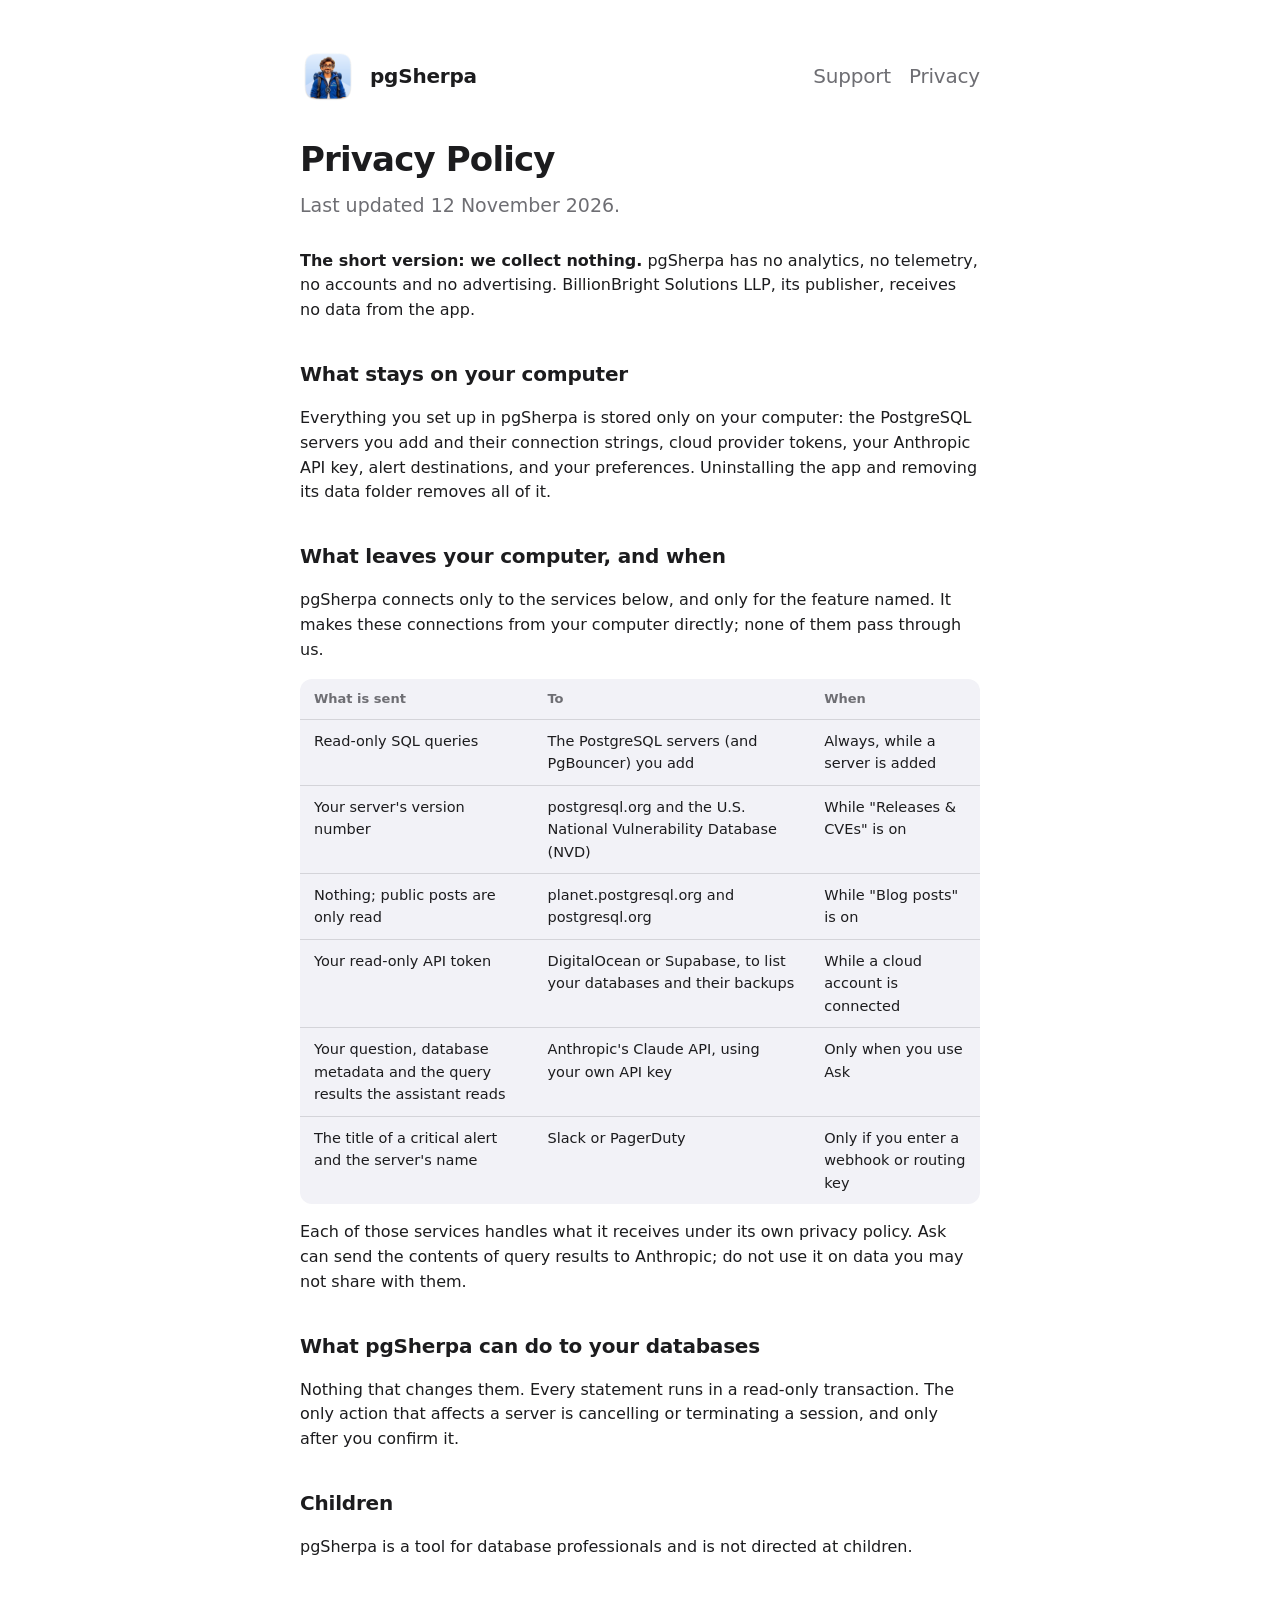
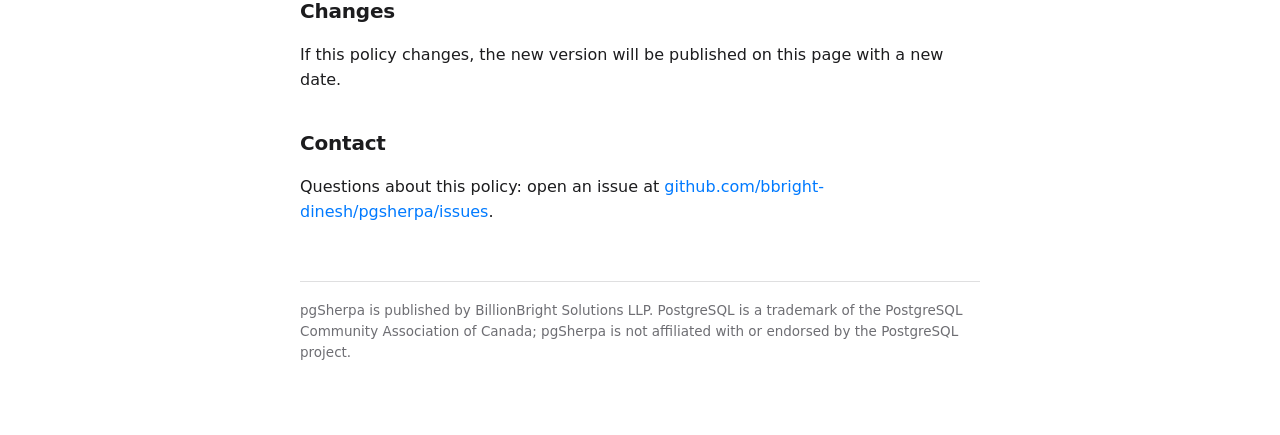
==== privacy.html @ 04512a1f "pgSherpa website: home, privacy policy, support Co-Authored-By: Claude Fable 5.2 <noreply@anthropic." ====
<!doctype html>
<html lang="en">
<head>
<meta charset="utf-8">
<meta name="viewport" content="width=device-width, initial-scale=1">
<title>pgSherpa: Privacy Policy</title>
<meta name="description" content="What pgSherpa does with your data: nothing is collected by the publisher.">
<link rel="icon" href="icon.png">
<link rel="stylesheet" href="style.css">
</head>
<body>
<main>
<header><img src="icon.png" alt=""><a href="./">pgSherpa</a><nav><a href="support.html">Support</a><a href="privacy.html">Privacy</a></nav></header>
<h1>Privacy Policy</h1>
<p class="lead">Last updated 12 November 2026.</p>
<p><b>The short version: we collect nothing.</b> pgSherpa has no analytics, no telemetry, no accounts and no advertising. BillionBright Solutions LLP, its publisher, receives no data from the app.</p>
<h2>What stays on your computer</h2>
<p>Everything you set up in pgSherpa is stored only on your computer: the PostgreSQL servers you add and their connection strings, cloud provider tokens, your Anthropic API key, alert destinations, and your preferences. Uninstalling the app and removing its data folder removes all of it.</p>
<h2>What leaves your computer, and when</h2>
<p>pgSherpa connects only to the services below, and only for the feature named. It makes these connections from your computer directly; none of them pass through us.</p>
<table>
<tr><th>What is sent</th><th>To</th><th>When</th></tr>
<tr><td>Read-only SQL queries</td><td>The PostgreSQL servers (and PgBouncer) you add</td><td>Always, while a server is added</td></tr>
<tr><td>Your server's version number</td><td>postgresql.org and the U.S. National Vulnerability Database (NVD)</td><td>While "Releases &amp; CVEs" is on</td></tr>
<tr><td>Nothing; public posts are only read</td><td>planet.postgresql.org and postgresql.org</td><td>While "Blog posts" is on</td></tr>
<tr><td>Your read-only API token</td><td>DigitalOcean or Supabase, to list your databases and their backups</td><td>While a cloud account is connected</td></tr>
<tr><td>Your question, database metadata and the query results the assistant reads</td><td>Anthropic's Claude API, using your own API key</td><td>Only when you use Ask</td></tr>
<tr><td>The title of a critical alert and the server's name</td><td>Slack or PagerDuty</td><td>Only if you enter a webhook or routing key</td></tr>
</table>
<p>Each of those services handles what it receives under its own privacy policy. Ask can send the contents of query results to Anthropic; do not use it on data you may not share with them.</p>
<h2>What pgSherpa can do to your databases</h2>
<p>Nothing that changes them. Every statement runs in a read-only transaction. The only action that affects a server is cancelling or terminating a session, and only after you confirm it.</p>
<h2>Children</h2>
<p>pgSherpa is a tool for database professionals and is not directed at children.</p>
<h2>Changes</h2>
<p>If this policy changes, the new version will be published on this page with a new date.</p>
<h2>Contact</h2>
<p>Questions about this policy: open an issue at <a href="https://github.com/bbright-dinesh/pgsherpa/issues">github.com/bbright-dinesh/pgsherpa/issues</a>.</p>
<footer>pgSherpa is published by BillionBright Solutions LLP. PostgreSQL is a trademark of the PostgreSQL Community Association of Canada; pgSherpa is not affiliated with or endorsed by the PostgreSQL project.</footer>
</main>
</body>
</html>
---- style.css ----
:root { --bg: #ffffff; --fg: #1c1c1e; --muted: #6e6e73; --soft: #f2f2f7; --line: rgba(60,60,67,.16); --tint: #007aff; }
@media (prefers-color-scheme: dark) { :root { --bg: #1c1c1e; --fg: #f5f5f7; --muted: #98989f; --soft: #2c2c2e; --line: rgba(235,235,245,.14); --tint: #0a84ff; } }
* { box-sizing: border-box; }
body { margin: 0; background: var(--bg); color: var(--fg); font: 16px/1.55 -apple-system, BlinkMacSystemFont, "Segoe UI", system-ui, sans-serif; -webkit-font-smoothing: antialiased; }
main { max-width: 720px; margin: 0 auto; padding: 48px 20px 72px; }
header { display: flex; align-items: center; gap: 14px; margin-bottom: 36px; }
header img { width: 56px; height: 56px; }
header a { color: inherit; text-decoration: none; font-weight: 700; font-size: 20px; letter-spacing: -0.01em; }
nav { margin-left: auto; display: flex; gap: 18px; font-size: 14px; }
nav a { color: var(--muted); font-weight: 500; }
h1 { font-size: 34px; line-height: 1.15; letter-spacing: -0.025em; margin: 0 0 12px; }
h2 { font-size: 20px; letter-spacing: -0.01em; margin: 36px 0 8px; }
p, li { color: var(--fg); }
.lead { font-size: 19px; color: var(--muted); margin: 0 0 28px; }
a { color: var(--tint); text-decoration: none; }
a:hover { text-decoration: underline; }
table { width: 100%; border-collapse: collapse; background: var(--soft); border-radius: 12px; overflow: hidden; font-size: 14.5px; margin: 12px 0; }
th, td { text-align: left; padding: 10px 14px; border-bottom: .5px solid var(--line); vertical-align: top; }
th { color: var(--muted); font-weight: 600; font-size: 13px; }
tr:last-child td { border-bottom: 0; }
.card { background: var(--soft); border-radius: 14px; padding: 18px 20px; margin: 14px 0; }
.hero { text-align: center; padding: 20px 0 8px; }
.hero img { width: 148px; height: 148px; }
.small, footer { color: var(--muted); font-size: 13.5px; }
footer { margin-top: 56px; border-top: .5px solid var(--line); padding-top: 18px; }
ul { padding-left: 20px; }
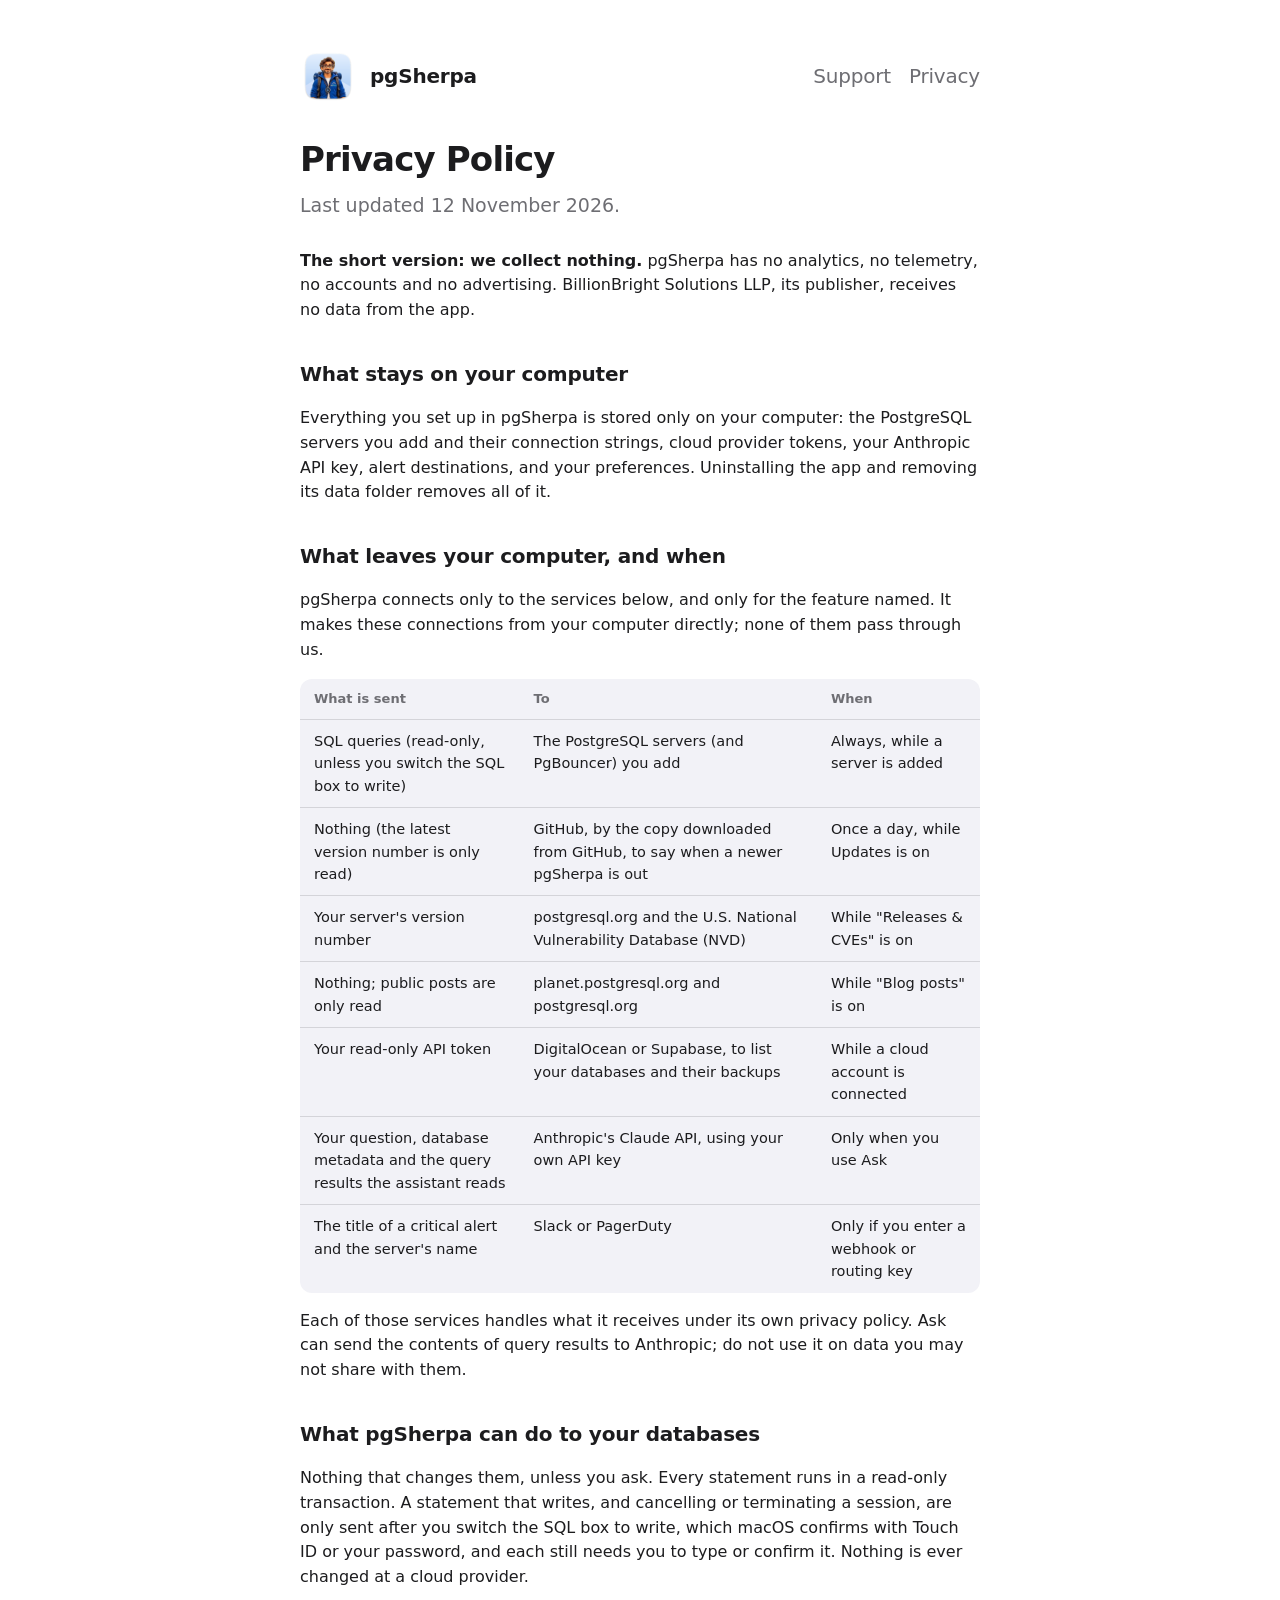
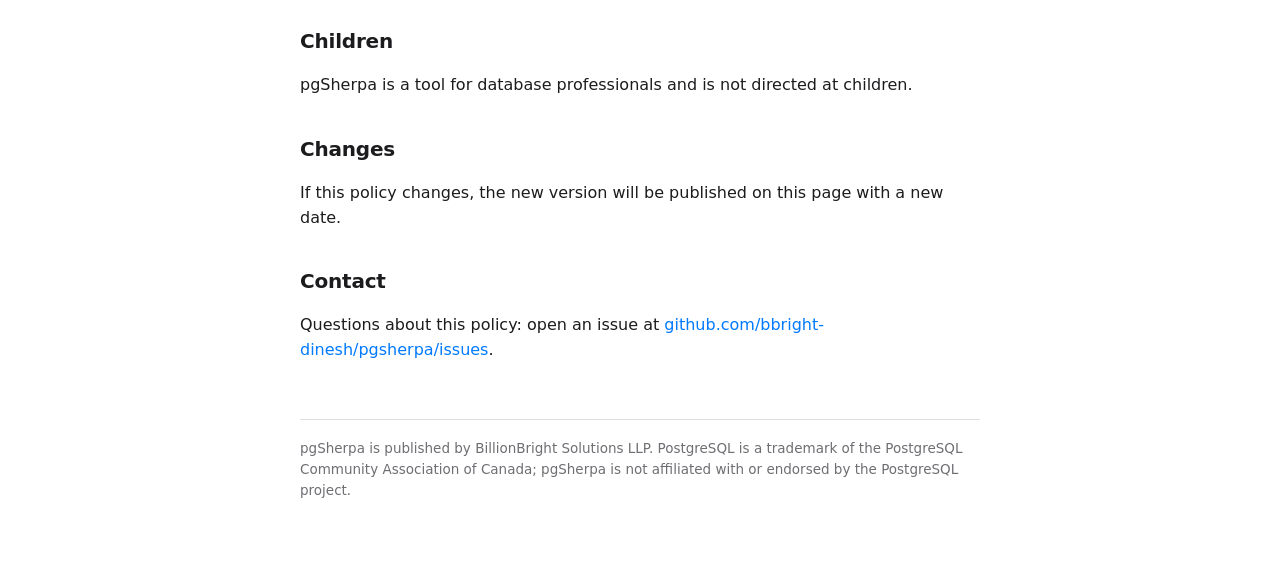
==== commit 958c4632: "pgSherpa 1.2.1: the download, and what read-only means now The download link is the 1.2.1 file. The " ====
--- a/privacy.html
+++ b/privacy.html
@@ -20,7 +20,8 @@
 <p>pgSherpa connects only to the services below, and only for the feature named. It makes these connections from your computer directly; none of them pass through us.</p>
 <table>
 <tr><th>What is sent</th><th>To</th><th>When</th></tr>
-<tr><td>Read-only SQL queries</td><td>The PostgreSQL servers (and PgBouncer) you add</td><td>Always, while a server is added</td></tr>
+<tr><td>SQL queries (read-only, unless you switch the SQL box to write)</td><td>The PostgreSQL servers (and PgBouncer) you add</td><td>Always, while a server is added</td></tr>
+<tr><td>Nothing (the latest version number is only read)</td><td>GitHub, by the copy downloaded from GitHub, to say when a newer pgSherpa is out</td><td>Once a day, while Updates is on</td></tr>
 <tr><td>Your server's version number</td><td>postgresql.org and the U.S. National Vulnerability Database (NVD)</td><td>While "Releases &amp; CVEs" is on</td></tr>
 <tr><td>Nothing; public posts are only read</td><td>planet.postgresql.org and postgresql.org</td><td>While "Blog posts" is on</td></tr>
 <tr><td>Your read-only API token</td><td>DigitalOcean or Supabase, to list your databases and their backups</td><td>While a cloud account is connected</td></tr>
@@ -29,7 +30,7 @@
 </table>
 <p>Each of those services handles what it receives under its own privacy policy. Ask can send the contents of query results to Anthropic; do not use it on data you may not share with them.</p>
 <h2>What pgSherpa can do to your databases</h2>
-<p>Nothing that changes them. Every statement runs in a read-only transaction. The only action that affects a server is cancelling or terminating a session, and only after you confirm it.</p>
+<p>Nothing that changes them, unless you ask. Every statement runs in a read-only transaction. A statement that writes, and cancelling or terminating a session, are only sent after you switch the SQL box to write, which macOS confirms with Touch ID or your password, and each still needs you to type or confirm it. Nothing is ever changed at a cloud provider.</p>
 <h2>Children</h2>
 <p>pgSherpa is a tool for database professionals and is not directed at children.</p>
 <h2>Changes</h2>
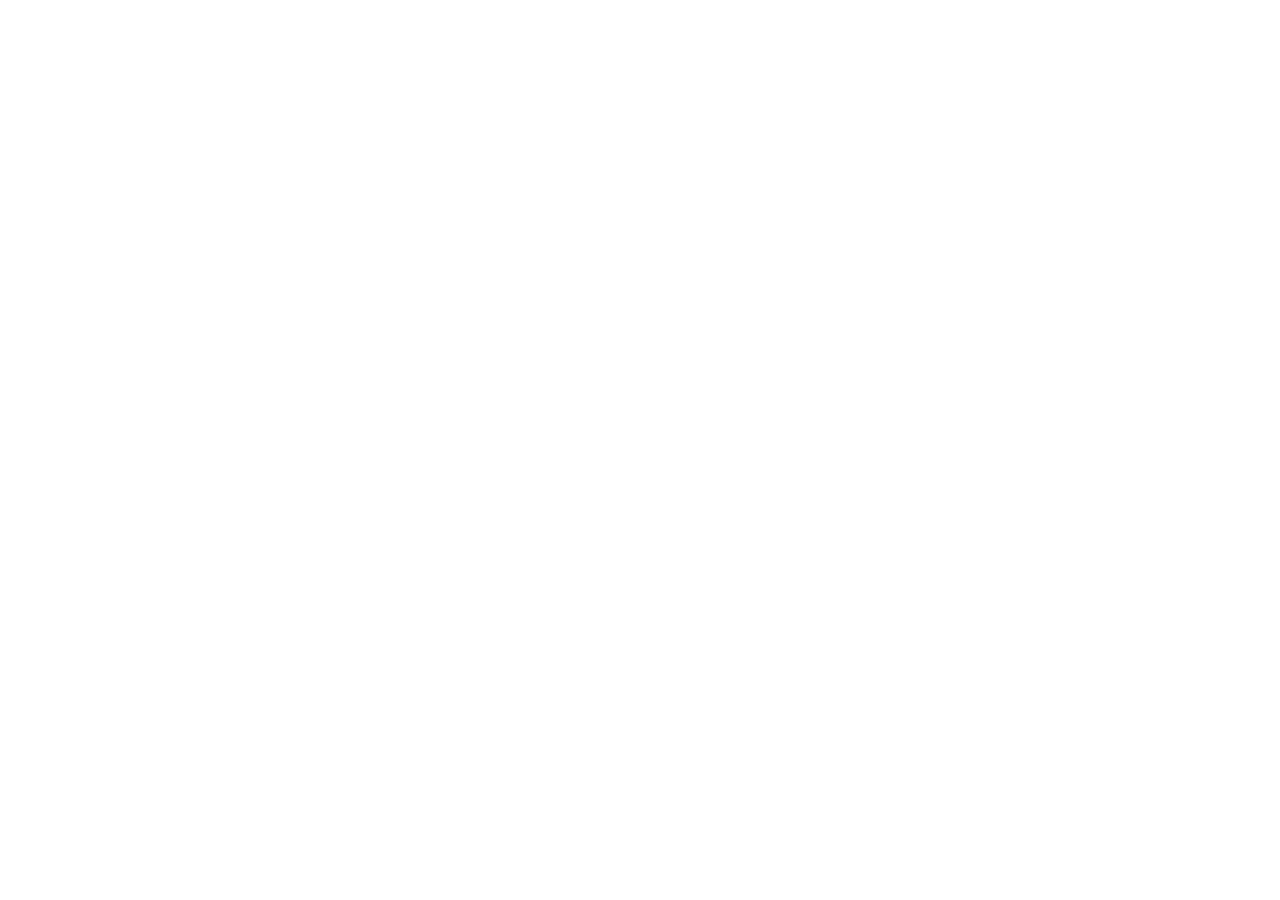
==== commit 24dfd77a: "The website moved to cortexridge.com: these pages forward there Co-Authored-By: Claude Fable 5.2 <no" ====
--- a/privacy.html
+++ b/privacy.html
@@ -3,41 +3,18 @@
 <head>
 <meta charset="utf-8">
 <meta name="viewport" content="width=device-width, initial-scale=1">
-<title>pgSherpa: Privacy Policy</title>
-<meta name="description" content="What pgSherpa does with your data: nothing is collected by the publisher.">
+<title>pgSherpa Privacy Policy</title>
+<link rel="canonical" href="https://cortexridge.com/pgsherpa/privacy/">
+<meta http-equiv="refresh" content="0; url=https://cortexridge.com/pgsherpa/privacy/">
+<meta name="robots" content="noindex">
 <link rel="icon" href="icon.png">
 <link rel="stylesheet" href="style.css">
+<script>location.replace("https://cortexridge.com/pgsherpa/privacy/");</script>
 </head>
 <body>
 <main>
-<header><img src="icon.png" alt=""><a href="./">pgSherpa</a><nav><a href="support.html">Support</a><a href="privacy.html">Privacy</a></nav></header>
-<h1>Privacy Policy</h1>
-<p class="lead">Last updated 12 November 2026.</p>
-<p><b>The short version: we collect nothing.</b> pgSherpa has no analytics, no telemetry, no accounts and no advertising. BillionBright Solutions LLP, its publisher, receives no data from the app.</p>
-<h2>What stays on your computer</h2>
-<p>Everything you set up in pgSherpa is stored only on your computer: the PostgreSQL servers you add and their connection strings, cloud provider tokens, your Anthropic API key, alert destinations, and your preferences. Uninstalling the app and removing its data folder removes all of it.</p>
-<h2>What leaves your computer, and when</h2>
-<p>pgSherpa connects only to the services below, and only for the feature named. It makes these connections from your computer directly; none of them pass through us.</p>
-<table>
-<tr><th>What is sent</th><th>To</th><th>When</th></tr>
-<tr><td>SQL queries (read-only, unless you switch the SQL box to write)</td><td>The PostgreSQL servers (and PgBouncer) you add</td><td>Always, while a server is added</td></tr>
-<tr><td>Nothing (the latest version number is only read)</td><td>GitHub, by the copy downloaded from GitHub, to say when a newer pgSherpa is out</td><td>Once a day, while Updates is on</td></tr>
-<tr><td>Your server's version number</td><td>postgresql.org and the U.S. National Vulnerability Database (NVD)</td><td>While "Releases &amp; CVEs" is on</td></tr>
-<tr><td>Nothing; public posts are only read</td><td>planet.postgresql.org and postgresql.org</td><td>While "Blog posts" is on</td></tr>
-<tr><td>Your read-only API token</td><td>DigitalOcean or Supabase, to list your databases and their backups</td><td>While a cloud account is connected</td></tr>
-<tr><td>Your question, database metadata and the query results the assistant reads</td><td>Anthropic's Claude API, using your own API key</td><td>Only when you use Ask</td></tr>
-<tr><td>The title of a critical alert and the server's name</td><td>Slack or PagerDuty</td><td>Only if you enter a webhook or routing key</td></tr>
-</table>
-<p>Each of those services handles what it receives under its own privacy policy. Ask can send the contents of query results to Anthropic; do not use it on data you may not share with them.</p>
-<h2>What pgSherpa can do to your databases</h2>
-<p>Nothing that changes them, unless you ask. Every statement runs in a read-only transaction. A statement that writes, and cancelling or terminating a session, are only sent after you switch the SQL box to write, which macOS confirms with Touch ID or your password, and each still needs you to type or confirm it. Nothing is ever changed at a cloud provider.</p>
-<h2>Children</h2>
-<p>pgSherpa is a tool for database professionals and is not directed at children.</p>
-<h2>Changes</h2>
-<p>If this policy changes, the new version will be published on this page with a new date.</p>
-<h2>Contact</h2>
-<p>Questions about this policy: open an issue at <a href="https://github.com/bbright-dinesh/pgsherpa/issues">github.com/bbright-dinesh/pgsherpa/issues</a>.</p>
-<footer>pgSherpa is published by BillionBright Solutions LLP. PostgreSQL is a trademark of the PostgreSQL Community Association of Canada; pgSherpa is not affiliated with or endorsed by the PostgreSQL project.</footer>
+<h1>pgSherpa Privacy Policy has moved</h1>
+<p class="lead">This page is now at <a href="https://cortexridge.com/pgsherpa/privacy/">cortexridge.com/pgsherpa/privacy/</a>.</p>
 </main>
 </body>
 </html>
